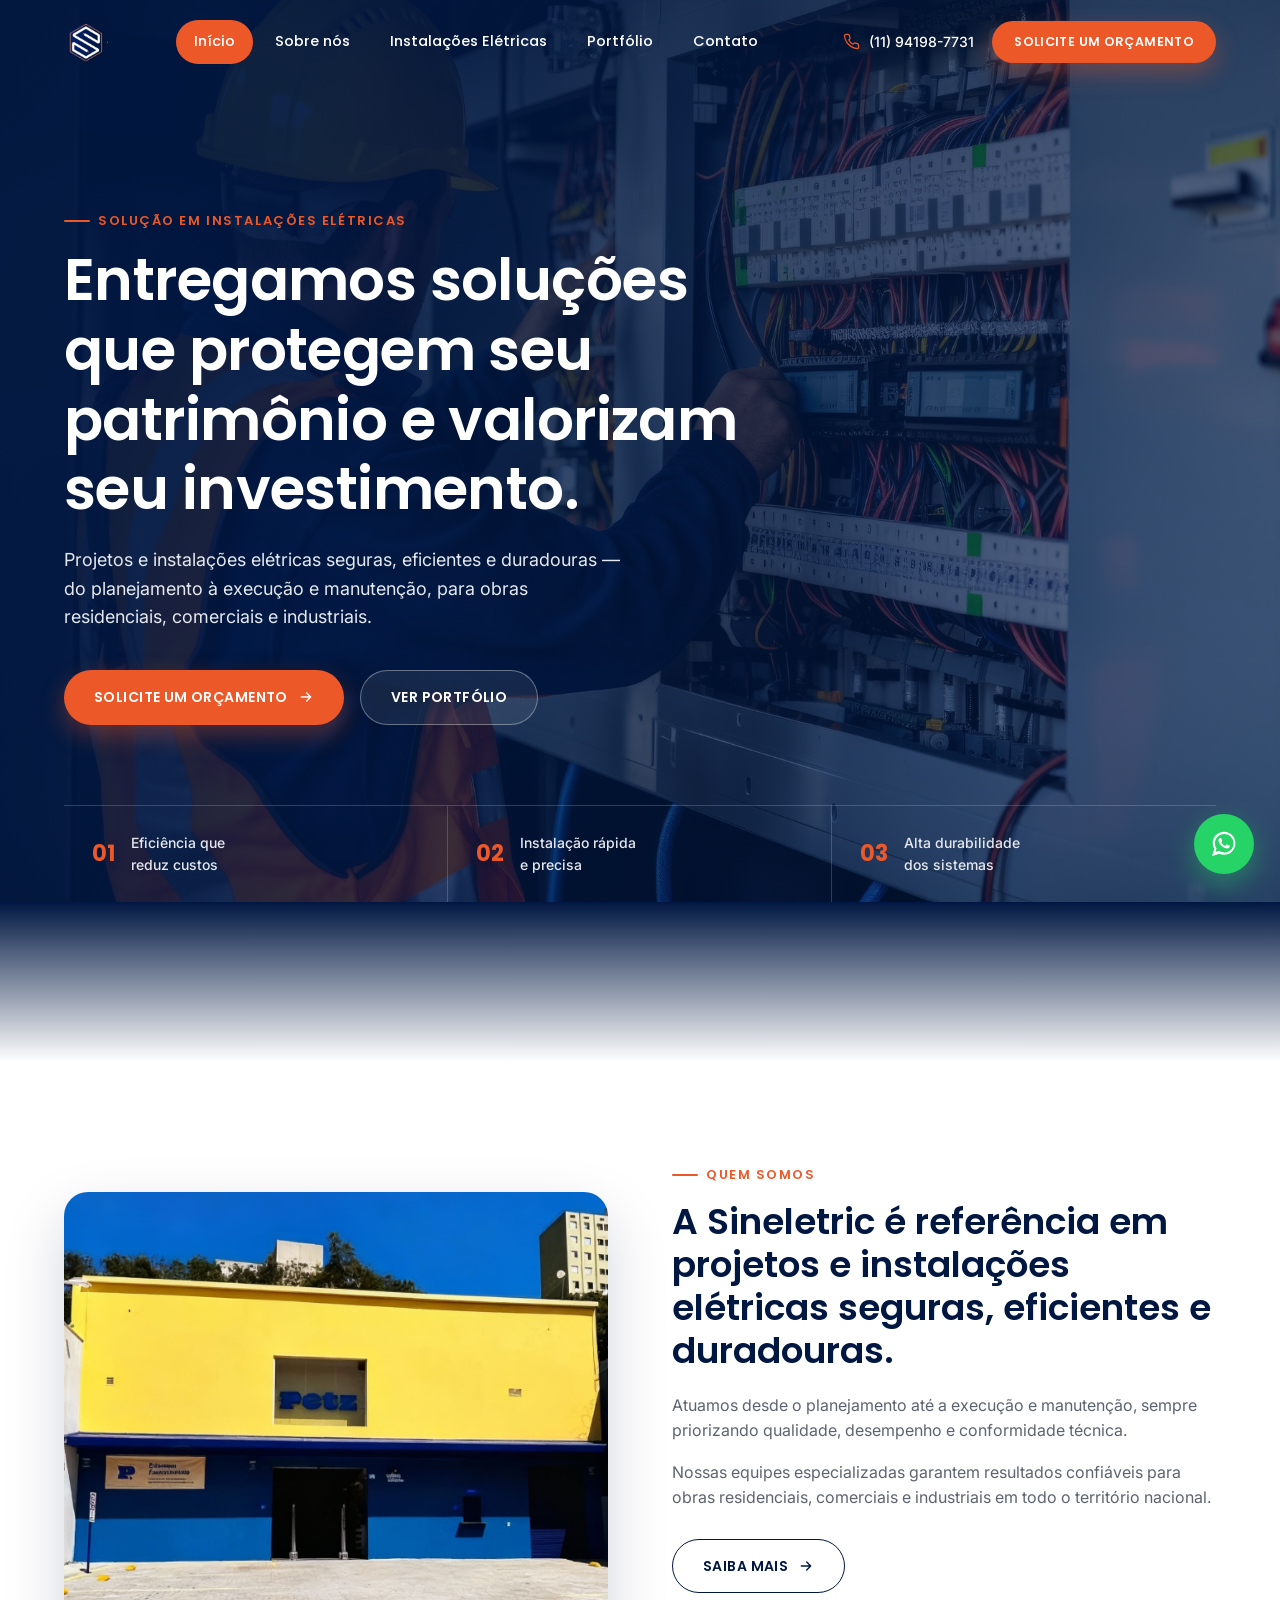
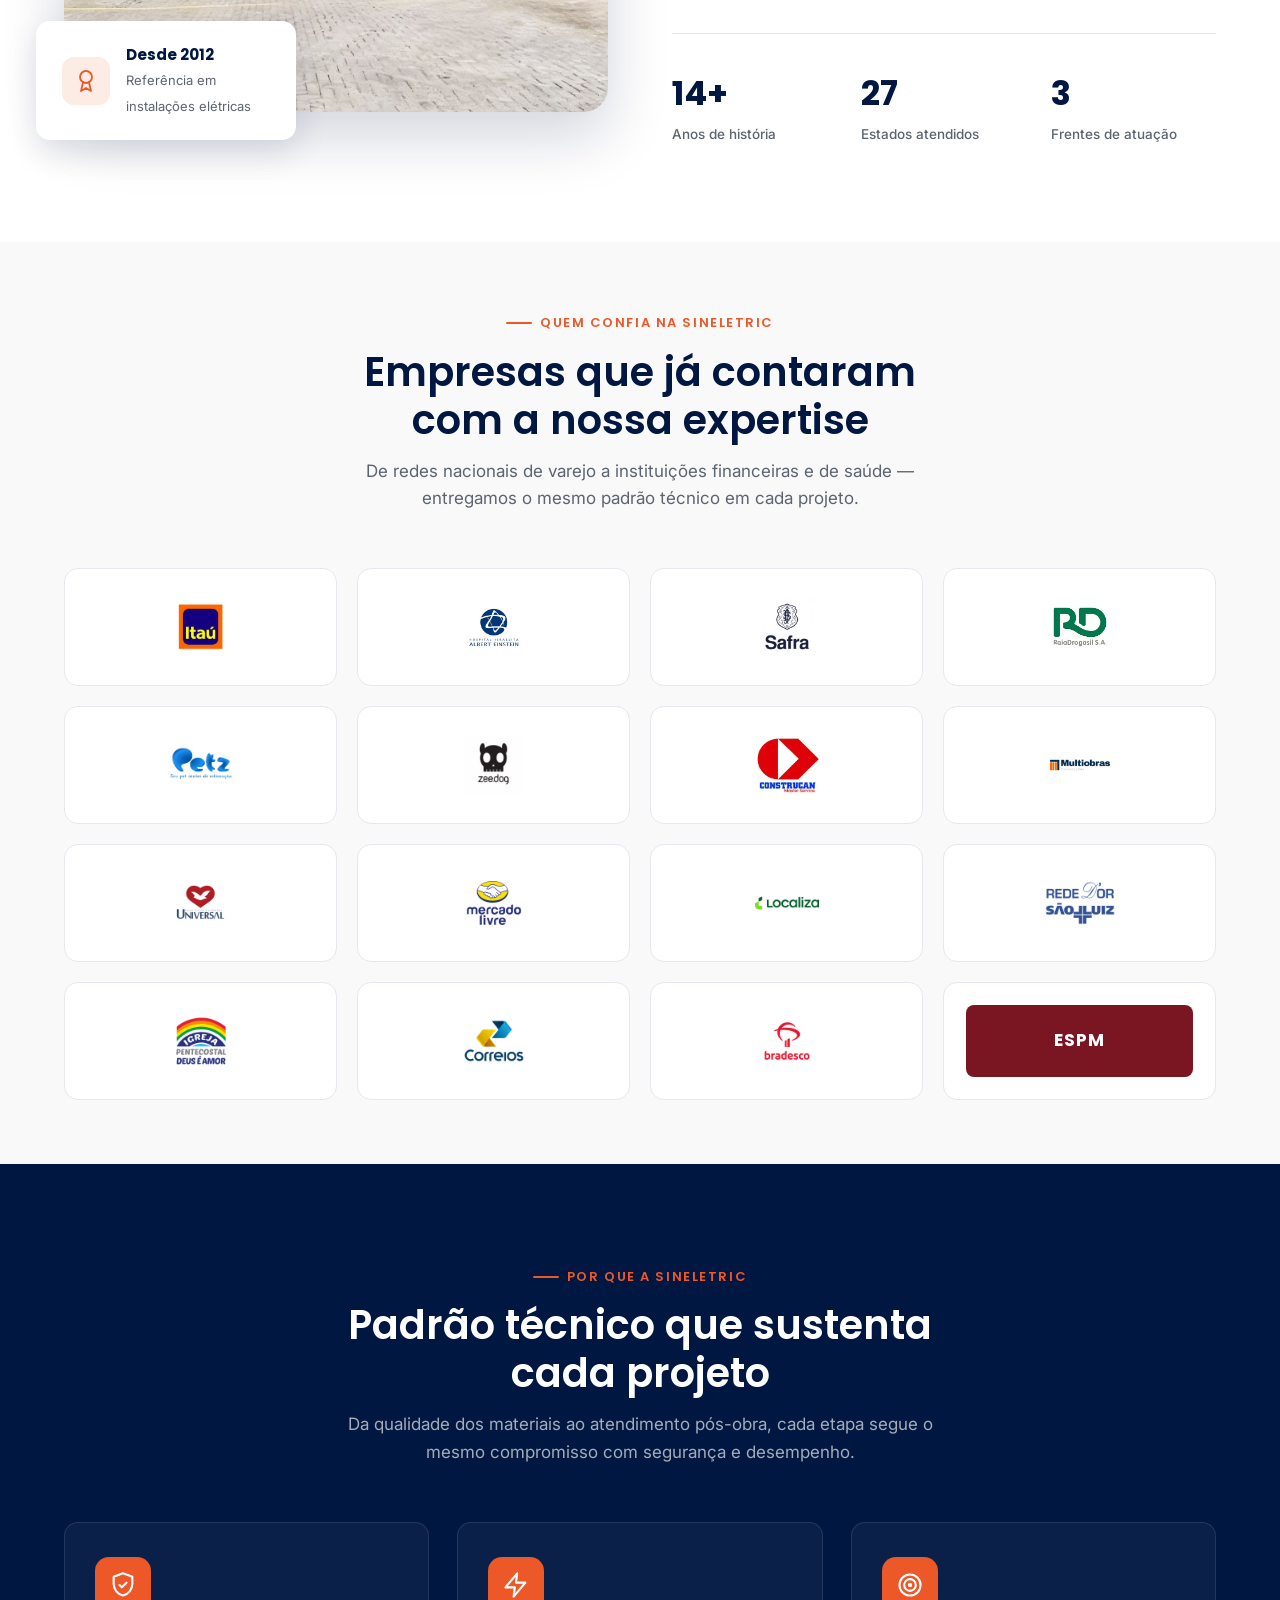
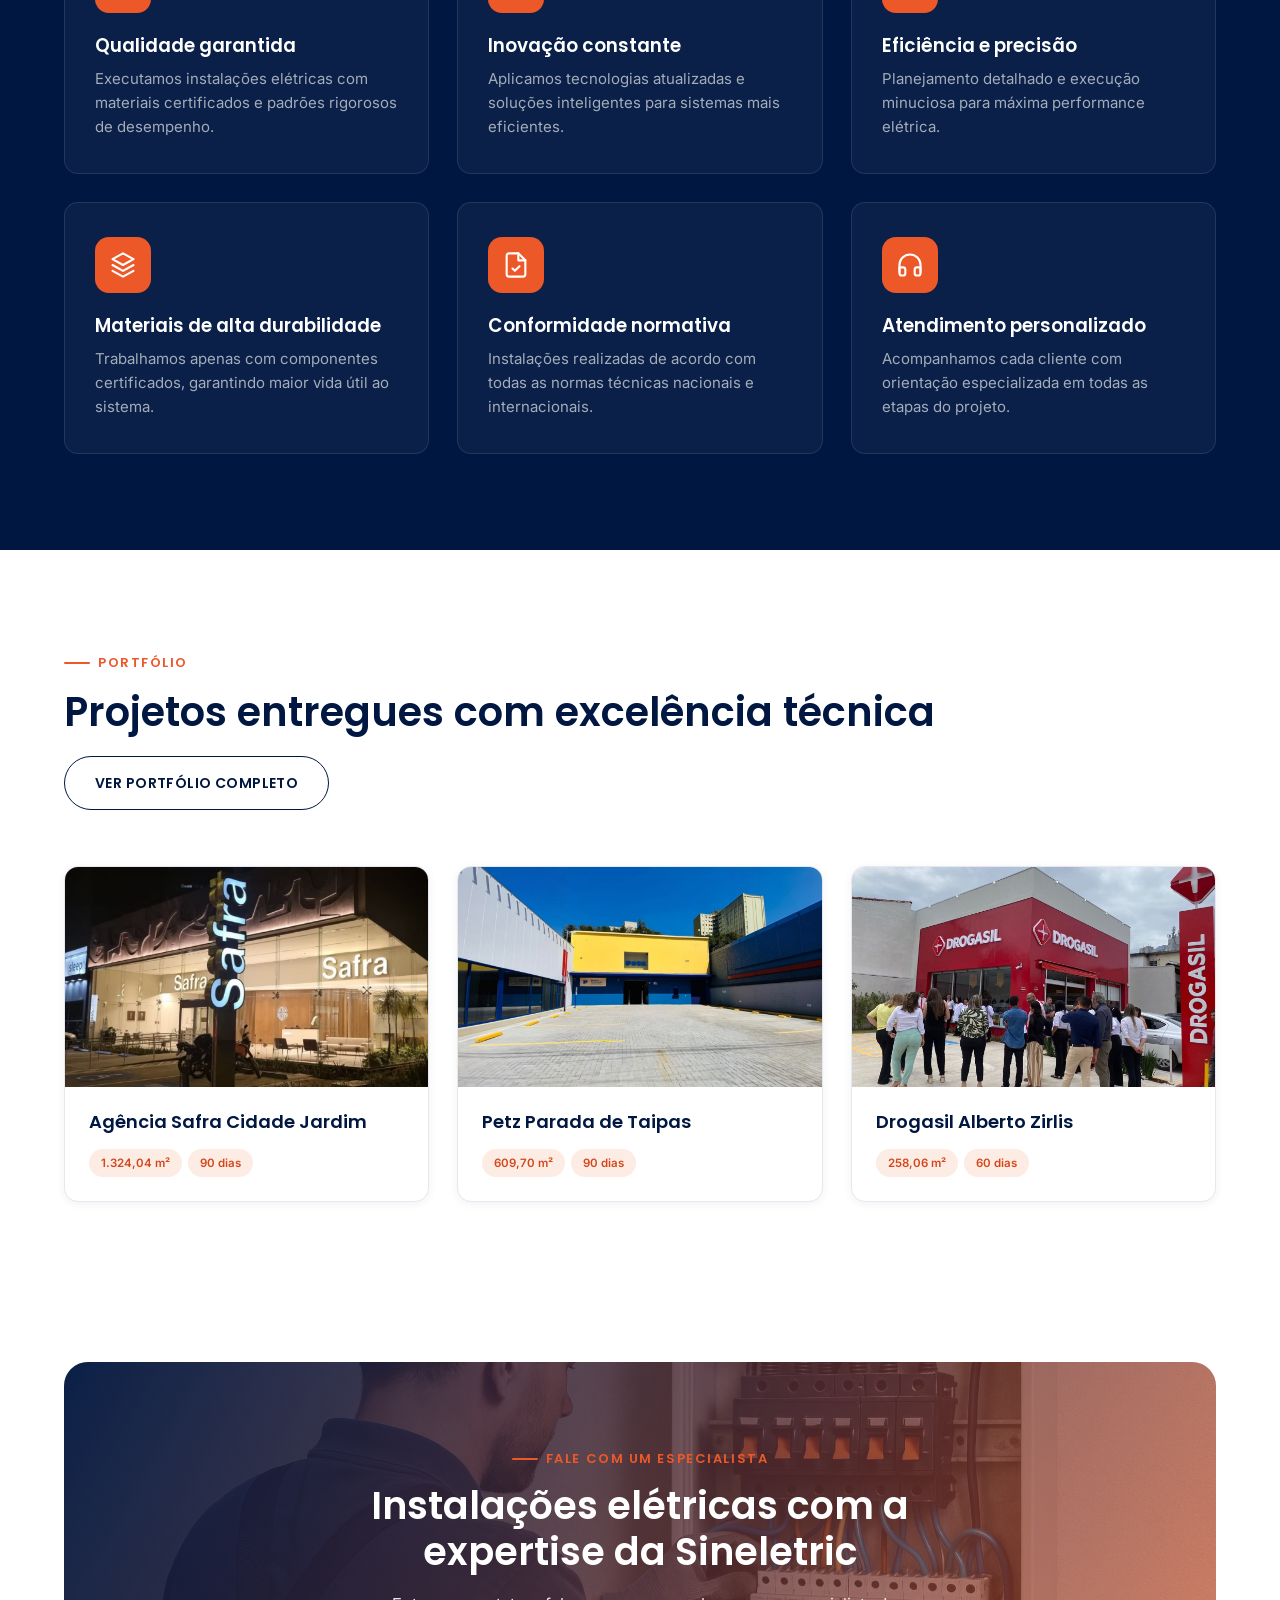
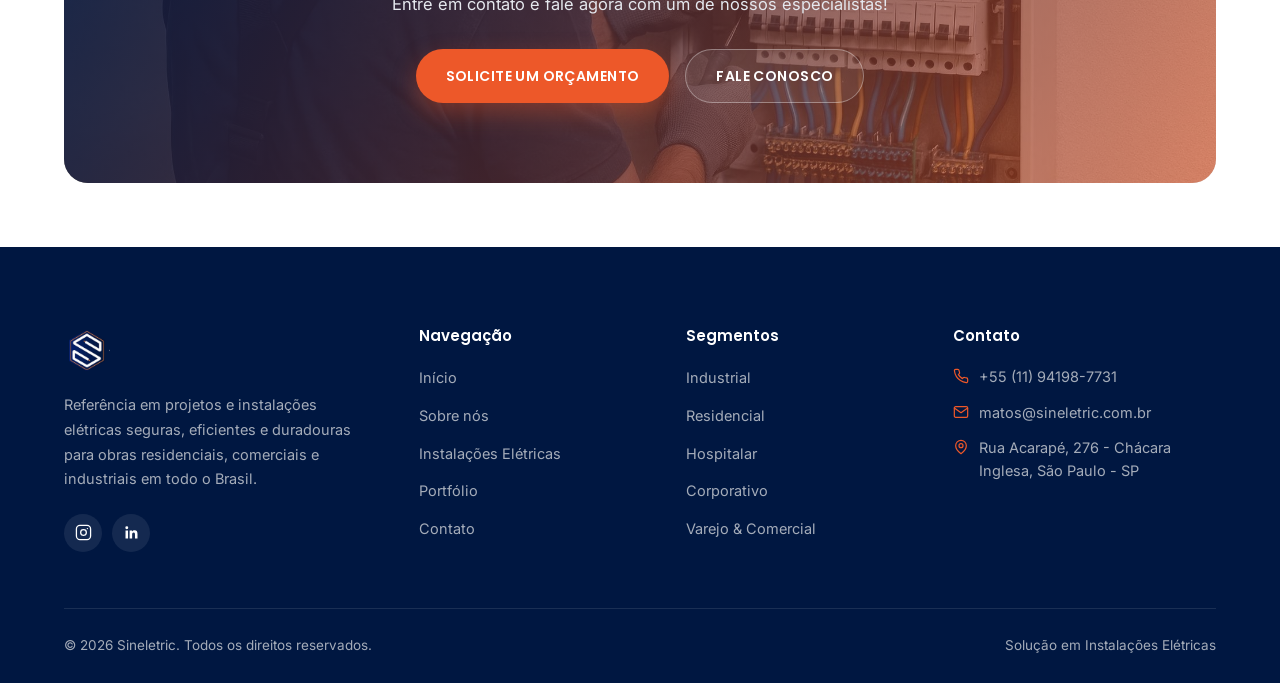
==== index.html @ 1ee27e25 "Site Sineletric: redesign estático (HTML/CSS/JS) Substitui o site WordPress por um site estático res" ====
<!DOCTYPE html>
<html lang="pt-BR">
<head>
<meta charset="UTF-8">
<meta name="viewport" content="width=device-width, initial-scale=1.0">
<title>Sineletric | Instalações Elétricas Residenciais, Comerciais e Industriais</title>
<meta name="description" content="A Sineletric é referência em projetos e instalações elétricas seguras, eficientes e duradouras. Do planejamento à manutenção, em todo o Brasil.">
<link rel="icon" type="image/png" href="assets/img/logo.png">
<link rel="preconnect" href="https://fonts.googleapis.com">
<link rel="preconnect" href="https://fonts.gstatic.com" crossorigin>
<link href="https://fonts.googleapis.com/css2?family=Inter:wght@400;500;600;700&family=Poppins:wght@500;600;700&display=swap" rel="stylesheet">
<link rel="stylesheet" href="css/style.css">
</head>
<body>

<header class="site-header">
  <div class="container">
    <a href="index.html" class="brand"><img src="assets/img/logo.png" alt="Sineletric"></a>
    <nav class="main-nav">
      <a href="index.html">Início</a>
      <a href="sobre.html">Sobre nós</a>
      <a href="servicos.html">Instalações Elétricas</a>
      <a href="portfolio.html">Portfólio</a>
      <a href="contato.html">Contato</a>
    </nav>
    <div class="header-actions">
      <a href="tel:+5511941987731" class="header-phone">
        <svg viewBox="0 0 24 24" fill="none" stroke="currentColor" stroke-width="1.8" stroke-linecap="round" stroke-linejoin="round"><path d="M22 16.92v3a2 2 0 0 1-2.18 2 19.79 19.79 0 0 1-8.63-3.07 19.5 19.5 0 0 1-6-6 19.79 19.79 0 0 1-3.07-8.67A2 2 0 0 1 4.11 2h3a2 2 0 0 1 2 1.72c.127.96.361 1.903.7 2.81a2 2 0 0 1-.45 2.11L8.09 9.91a16 16 0 0 0 6 6l1.27-1.27a2 2 0 0 1 2.11-.45c.907.339 1.85.573 2.81.7A2 2 0 0 1 22 16.92z"/></svg>
        (11) 94198-7731
      </a>
      <a href="https://api.whatsapp.com/send?phone=5511941987731&text=Ol%C3%A1,%20vim%20atrav%C3%A9s%20do%20site%20e%20quero%20saber%20mais%20sobre%20a%20Sineletric" target="_blank" rel="noopener" class="btn btn-primary btn-sm">Solicite um orçamento</a>
      <button class="nav-toggle" aria-label="Abrir menu"><span></span><span></span><span></span></button>
    </div>
  </div>
</header>

<nav class="mobile-nav">
  <a href="index.html">Início</a>
  <a href="sobre.html">Sobre nós</a>
  <a href="servicos.html">Instalações Elétricas</a>
  <a href="portfolio.html">Portfólio</a>
  <a href="contato.html">Contato</a>
  <a href="https://api.whatsapp.com/send?phone=5511941987731&text=Ol%C3%A1,%20vim%20atrav%C3%A9s%20do%20site%20e%20quero%20saber%20mais%20sobre%20a%20Sineletric" target="_blank" rel="noopener" class="btn btn-primary">Solicite um orçamento</a>
</nav>

<!-- HERO -->
<section class="hero">
  <div class="hero-slides">
    <div class="hero-slide is-active" style="background-image:url('assets/img/hero-1.jpg')"></div>
    <div class="hero-slide" style="background-image:url('assets/img/hero-4.jpg')"></div>
    <div class="hero-slide" style="background-image:url('assets/img/hero-5.jpg')"></div>
  </div>
  <div class="container" style="display:flex; flex-direction:column; min-height: calc(100vh - var(--header-h));">
    <div class="hero-content reveal in-view">
      <span class="eyebrow">Solução em Instalações Elétricas</span>
      <h1>Entregamos soluções que protegem seu patrimônio e valorizam seu investimento.</h1>
      <p>Projetos e instalações elétricas seguras, eficientes e duradouras — do planejamento à execução e manutenção, para obras residenciais, comerciais e industriais.</p>
      <div class="hero-cta">
        <a href="https://api.whatsapp.com/send?phone=5511941987731&text=Ol%C3%A1,%20vim%20atrav%C3%A9s%20do%20site%20e%20quero%20solicitar%20um%20or%C3%A7amento" target="_blank" rel="noopener" class="btn btn-primary">
          Solicite um orçamento
          <svg viewBox="0 0 24 24" fill="none" stroke="currentColor" stroke-width="2" stroke-linecap="round" stroke-linejoin="round"><path d="M5 12h14M13 6l6 6-6 6"/></svg>
        </a>
        <a href="portfolio.html" class="btn btn-ghost">Ver portfólio</a>
      </div>
    </div>
    <div class="hero-points reveal in-view">
      <div class="hero-point"><span class="num">01</span><span class="label">Eficiência que<br>reduz custos</span></div>
      <div class="hero-point"><span class="num">02</span><span class="label">Instalação rápida<br>e precisa</span></div>
      <div class="hero-point"><span class="num">03</span><span class="label">Alta durabilidade<br>dos sistemas</span></div>
    </div>
  </div>
</section>

<div class="hero-fade" aria-hidden="true"></div>

<!-- ABOUT / INTRO -->
<section class="section">
  <div class="container">
    <div class="split">
      <div class="split-media reveal">
        <img src="assets/img/about-1.jpg" alt="Equipe Sineletric em projeto elétrico">
        <div class="badge-card">
          <div class="icon">
            <svg viewBox="0 0 24 24" fill="none" stroke="currentColor" stroke-width="1.8" stroke-linecap="round" stroke-linejoin="round"><circle cx="12" cy="8" r="6"/><path d="M9 13.5 7 22l5-3 5 3-2-8.5"/></svg>
          </div>
          <div>
            <strong>Desde 2012</strong>
            <span>Referência em instalações elétricas</span>
          </div>
        </div>
      </div>
      <div class="split-body reveal reveal-delay-1">
        <span class="eyebrow">Quem somos</span>
        <h2>A Sineletric é referência em projetos e instalações elétricas seguras, eficientes e duradouras.</h2>
        <p>Atuamos desde o planejamento até a execução e manutenção, sempre priorizando qualidade, desempenho e conformidade técnica.</p>
        <p>Nossas equipes especializadas garantem resultados confiáveis para obras residenciais, comerciais e industriais em todo o território nacional.</p>
        <a href="sobre.html" class="btn btn-outline-navy">
          Saiba mais
          <svg viewBox="0 0 24 24" fill="none" stroke="currentColor" stroke-width="2" stroke-linecap="round" stroke-linejoin="round"><path d="M5 12h14M13 6l6 6-6 6"/></svg>
        </a>
        <div class="stat-row">
          <div class="stat"><strong>14+</strong><span>Anos de história</span></div>
          <div class="stat"><strong>27</strong><span>Estados atendidos</span></div>
          <div class="stat"><strong>3</strong><span>Frentes de atuação</span></div>
        </div>
      </div>
    </div>
  </div>
</section>

<!-- PARTNERS / CLIENTS -->
<section class="section--tight section--gray">
  <div class="container">
    <div class="section-head center reveal">
      <span class="eyebrow" style="justify-content:center">Quem confia na Sineletric</span>
      <h2>Empresas que já contaram com a nossa expertise</h2>
      <p>De redes nacionais de varejo a instituições financeiras e de saúde — entregamos o mesmo padrão técnico em cada projeto.</p>
    </div>
    <div class="partners-grid">
      <div class="partner-logo reveal"><img src="assets/img/clients/itau.jpg" alt="Itaú" loading="lazy"></div>
      <div class="partner-logo reveal reveal-delay-1"><img src="assets/img/clients/einstein.jpg" alt="Hospital Israelita Albert Einstein" loading="lazy"></div>
      <div class="partner-logo reveal reveal-delay-2"><img src="assets/img/clients/safra.jpg" alt="Banco Safra" loading="lazy"></div>
      <div class="partner-logo reveal reveal-delay-3"><img src="assets/img/clients/raiadrogasil.jpg" alt="RaiaDrogasil S.A." loading="lazy"></div>
      <div class="partner-logo reveal"><img src="assets/img/clients/petz.jpg" alt="Petz" loading="lazy"></div>
      <div class="partner-logo reveal reveal-delay-1"><img src="assets/img/clients/zeedog.jpg" alt="Zeedog" loading="lazy"></div>
      <div class="partner-logo reveal reveal-delay-2"><img src="assets/img/clients/construcan.jpg" alt="Construcan Master Service" loading="lazy"></div>
      <div class="partner-logo reveal reveal-delay-3"><img src="assets/img/clients/multiobras.jpg" alt="Multiobras Construções" loading="lazy"></div>
      <div class="partner-logo reveal"><img src="assets/img/clients/universal.jpg" alt="Igreja Universal" loading="lazy"></div>
      <div class="partner-logo reveal reveal-delay-1"><img src="assets/img/clients/mercadolivre.jpg" alt="Mercado Livre" loading="lazy"></div>
      <div class="partner-logo reveal reveal-delay-2"><img src="assets/img/clients/localiza.jpg" alt="Localiza" loading="lazy"></div>
      <div class="partner-logo reveal reveal-delay-3"><img src="assets/img/clients/rededor.jpg" alt="Rede D'Or São Luiz" loading="lazy"></div>
      <div class="partner-logo reveal"><img src="assets/img/clients/igreja-pentecostal.jpg" alt="Igreja Pentecostal Deus é Amor" loading="lazy"></div>
      <div class="partner-logo reveal reveal-delay-1"><img src="assets/img/clients/correios.jpg" alt="Correios" loading="lazy"></div>
      <div class="partner-logo reveal reveal-delay-2"><img src="assets/img/clients/bradesco.jpg" alt="Bradesco" loading="lazy"></div>
      <div class="partner-logo reveal reveal-delay-3"><div class="partner-logo-text">ESPM</div></div>
    </div>
  </div>
</section>

<!-- WHY CHOOSE US -->
<section class="section section--navy">
  <div class="container">
    <div class="section-head center reveal">
      <span class="eyebrow" style="justify-content:center">Por que a Sineletric</span>
      <h2>Padrão técnico que sustenta cada projeto</h2>
      <p>Da qualidade dos materiais ao atendimento pós-obra, cada etapa segue o mesmo compromisso com segurança e desempenho.</p>
    </div>
    <div class="grid-3">
      <div class="value-card reveal">
        <div class="icon"><svg viewBox="0 0 24 24" fill="none" stroke="currentColor" stroke-width="1.8" stroke-linecap="round" stroke-linejoin="round"><path d="M12 2 4 5v6c0 5 3.4 8.9 8 10 4.6-1.1 8-5 8-10V5l-8-3Z"/><path d="m9 12 2 2 4-4"/></svg></div>
        <h3>Qualidade garantida</h3>
        <p>Executamos instalações elétricas com materiais certificados e padrões rigorosos de desempenho.</p>
      </div>
      <div class="value-card reveal reveal-delay-1">
        <div class="icon"><svg viewBox="0 0 24 24" fill="none" stroke="currentColor" stroke-width="1.8" stroke-linecap="round" stroke-linejoin="round"><path d="M13 2 3 14h8l-1 8 10-12h-8l1-8Z"/></svg></div>
        <h3>Inovação constante</h3>
        <p>Aplicamos tecnologias atualizadas e soluções inteligentes para sistemas mais eficientes.</p>
      </div>
      <div class="value-card reveal reveal-delay-2">
        <div class="icon"><svg viewBox="0 0 24 24" fill="none" stroke="currentColor" stroke-width="1.8" stroke-linecap="round" stroke-linejoin="round"><circle cx="12" cy="12" r="9"/><circle cx="12" cy="12" r="5"/><circle cx="12" cy="12" r="1" fill="currentColor"/></svg></div>
        <h3>Eficiência e precisão</h3>
        <p>Planejamento detalhado e execução minuciosa para máxima performance elétrica.</p>
      </div>
      <div class="value-card reveal">
        <div class="icon"><svg viewBox="0 0 24 24" fill="none" stroke="currentColor" stroke-width="1.8" stroke-linecap="round" stroke-linejoin="round"><path d="m12 2 9 5-9 5-9-5 9-5Z"/><path d="m3 12 9 5 9-5"/><path d="m3 17 9 5 9-5"/></svg></div>
        <h3>Materiais de alta durabilidade</h3>
        <p>Trabalhamos apenas com componentes certificados, garantindo maior vida útil ao sistema.</p>
      </div>
      <div class="value-card reveal reveal-delay-1">
        <div class="icon"><svg viewBox="0 0 24 24" fill="none" stroke="currentColor" stroke-width="1.8" stroke-linecap="round" stroke-linejoin="round"><path d="M14 2H6a2 2 0 0 0-2 2v16a2 2 0 0 0 2 2h12a2 2 0 0 0 2-2V8Z"/><path d="M14 2v6h6"/><path d="m9 15 2 2 4-4"/></svg></div>
        <h3>Conformidade normativa</h3>
        <p>Instalações realizadas de acordo com todas as normas técnicas nacionais e internacionais.</p>
      </div>
      <div class="value-card reveal reveal-delay-2">
        <div class="icon"><svg viewBox="0 0 24 24" fill="none" stroke="currentColor" stroke-width="1.8" stroke-linecap="round" stroke-linejoin="round"><path d="M3 18v-6a9 9 0 0 1 18 0v6"/><path d="M21 19a2 2 0 0 1-2 2h-1a2 2 0 0 1-2-2v-3a2 2 0 0 1 2-2h3zM3 19a2 2 0 0 0 2 2h1a2 2 0 0 0 2-2v-3a2 2 0 0 0-2-2H3z"/></svg></div>
        <h3>Atendimento personalizado</h3>
        <p>Acompanhamos cada cliente com orientação especializada em todas as etapas do projeto.</p>
      </div>
    </div>
  </div>
</section>

<!-- PORTFOLIO PREVIEW -->
<section class="section">
  <div class="container">
    <div class="section-head reveal" style="display:flex; align-items:flex-end; justify-content:space-between; flex-wrap:wrap; gap:20px; max-width:none;">
      <div>
        <span class="eyebrow">Portfólio</span>
        <h2>Projetos entregues com excelência técnica</h2>
      </div>
      <a href="portfolio.html" class="btn btn-outline-navy">Ver portfólio completo</a>
    </div>
    <div class="project-grid">
      <div class="project-card reveal">
        <div class="thumb"><img src="assets/img/portfolio-1.jpg" alt="Agência Safra Cidade Jardim"></div>
        <div class="body">
          <h3>Agência Safra Cidade Jardim</h3>
          <div class="project-tags"><span>1.324,04 m²</span><span>90 dias</span></div>
        </div>
      </div>
      <div class="project-card reveal reveal-delay-1">
        <div class="thumb"><img src="assets/img/portfolio-5.jpg" alt="Petz Parada de Taipas"></div>
        <div class="body">
          <h3>Petz Parada de Taipas</h3>
          <div class="project-tags"><span>609,70 m²</span><span>90 dias</span></div>
        </div>
      </div>
      <div class="project-card reveal reveal-delay-2">
        <div class="thumb"><img src="assets/img/portfolio-3.jpg" alt="Drogasil Alberto Zirlis"></div>
        <div class="body">
          <h3>Drogasil Alberto Zirlis</h3>
          <div class="project-tags"><span>258,06 m²</span><span>60 dias</span></div>
        </div>
      </div>
    </div>
  </div>
</section>

<!-- CTA BANNER -->
<section class="section--tight">
  <div class="container">
    <div class="cta-banner reveal" style="background-image:url('assets/img/hero-4.jpg')">
      <span class="eyebrow" style="justify-content:center">Fale com um especialista</span>
      <h2>Instalações elétricas com a expertise da Sineletric</h2>
      <p>Entre em contato e fale agora com um de nossos especialistas!</p>
      <div class="cta-actions">
        <a href="https://api.whatsapp.com/send?phone=5511941987731&text=Ol%C3%A1,%20vim%20atrav%C3%A9s%20do%20site%20e%20quero%20solicitar%20um%20or%C3%A7amento" target="_blank" rel="noopener" class="btn btn-primary">Solicite um orçamento</a>
        <a href="contato.html" class="btn btn-ghost">Fale conosco</a>
      </div>
    </div>
  </div>
</section>

<!-- FOOTER -->
<footer class="site-footer">
  <div class="container">
    <div class="footer-top">
      <div class="footer-brand">
        <img src="assets/img/logo.png" alt="Sineletric">
        <p>Referência em projetos e instalações elétricas seguras, eficientes e duradouras para obras residenciais, comerciais e industriais em todo o Brasil.</p>
        <div class="footer-social">
          <a href="https://www.instagram.com/sineletric?igsh=MmFwdzZibHgzZGh5" target="_blank" rel="noopener" aria-label="Instagram">
            <svg viewBox="0 0 24 24" fill="none" stroke="currentColor" stroke-width="1.8"><rect x="2" y="2" width="20" height="20" rx="5"/><circle cx="12" cy="12" r="4"/><circle cx="17.5" cy="6.5" r="1" fill="currentColor" stroke="none"/></svg>
          </a>
          <a href="https://www.linkedin.com/company/101476475" target="_blank" rel="noopener" aria-label="LinkedIn">
            <svg viewBox="0 0 24 24" fill="currentColor"><path d="M20.45 20.45h-3.55v-5.57c0-1.33-.02-3.03-1.85-3.03-1.85 0-2.14 1.45-2.14 2.94v5.66H9.36V9h3.41v1.56h.05c.47-.9 1.63-1.85 3.36-1.85 3.6 0 4.27 2.37 4.27 5.45v6.29zM5.34 7.43a2.06 2.06 0 1 1 0-4.12 2.06 2.06 0 0 1 0 4.12zM7.12 20.45H3.56V9h3.56v11.45z"/></svg>
          </a>
        </div>
      </div>
      <div class="footer-col">
        <h4>Navegação</h4>
        <ul>
          <li><a href="index.html">Início</a></li>
          <li><a href="sobre.html">Sobre nós</a></li>
          <li><a href="servicos.html">Instalações Elétricas</a></li>
          <li><a href="portfolio.html">Portfólio</a></li>
          <li><a href="contato.html">Contato</a></li>
        </ul>
      </div>
      <div class="footer-col">
        <h4>Segmentos</h4>
        <ul>
          <li><a href="servicos.html">Industrial</a></li>
          <li><a href="servicos.html">Residencial</a></li>
          <li><a href="servicos.html">Hospitalar</a></li>
          <li><a href="servicos.html">Corporativo</a></li>
          <li><a href="servicos.html">Varejo &amp; Comercial</a></li>
        </ul>
      </div>
      <div class="footer-col">
        <h4>Contato</h4>
        <ul>
          <li class="contact-line">
            <svg viewBox="0 0 24 24" fill="none" stroke="currentColor" stroke-width="1.8" stroke-linecap="round" stroke-linejoin="round"><path d="M22 16.92v3a2 2 0 0 1-2.18 2 19.79 19.79 0 0 1-8.63-3.07 19.5 19.5 0 0 1-6-6 19.79 19.79 0 0 1-3.07-8.67A2 2 0 0 1 4.11 2h3a2 2 0 0 1 2 1.72c.127.96.361 1.903.7 2.81a2 2 0 0 1-.45 2.11L8.09 9.91a16 16 0 0 0 6 6l1.27-1.27a2 2 0 0 1 2.11-.45c.907.339 1.85.573 2.81.7A2 2 0 0 1 22 16.92z"/></svg>
            <a href="tel:+5511941987731">+55 (11) 94198-7731</a>
          </li>
          <li class="contact-line">
            <svg viewBox="0 0 24 24" fill="none" stroke="currentColor" stroke-width="1.8" stroke-linecap="round" stroke-linejoin="round"><rect x="2" y="4" width="20" height="16" rx="2"/><path d="m22 6-10 7L2 6"/></svg>
            <a href="mailto:matos@sineletric.com.br">matos@sineletric.com.br</a>
          </li>
          <li class="contact-line">
            <svg viewBox="0 0 24 24" fill="none" stroke="currentColor" stroke-width="1.8" stroke-linecap="round" stroke-linejoin="round"><path d="M20 10c0 6-8 12-8 12s-8-6-8-12a8 8 0 0 1 16 0Z"/><circle cx="12" cy="10" r="3"/></svg>
            <span>Rua Acarapé, 276 - Chácara Inglesa, São Paulo - SP</span>
          </li>
        </ul>
      </div>
    </div>
    <div class="footer-bottom">
      <span>&copy; <span id="current-year"></span> Sineletric. Todos os direitos reservados.</span>
      <span>Solução em Instalações Elétricas</span>
    </div>
  </div>
</footer>

<a href="https://api.whatsapp.com/send?phone=5511941987731&text=Ol%C3%A1,%20vim%20atrav%C3%A9s%20do%20site%20e%20quero%20saber%20mais%20sobre%20a%20Sineletric" target="_blank" rel="noopener" class="whatsapp-float" aria-label="Fale no WhatsApp">
  <svg viewBox="0 0 32 32" fill="currentColor"><path d="M16.04 3C9.37 3 3.96 8.4 3.96 15.06c0 2.23.6 4.36 1.74 6.24L3 29l7.9-2.6a12.02 12.02 0 0 0 5.14 1.15h.01c6.67 0 12.08-5.4 12.08-12.06C28.12 8.4 22.71 3 16.04 3zm0 21.9h-.01a10 10 0 0 1-5.1-1.4l-.36-.22-3.7 1.22 1.24-3.6-.24-.37a9.87 9.87 0 0 1-1.53-5.3c0-5.48 4.46-9.94 9.95-9.94 2.66 0 5.15 1.04 7.03 2.92a9.87 9.87 0 0 1 2.91 7.03c0 5.48-4.46 9.94-9.94 9.94zm5.46-7.45c-.3-.15-1.77-.87-2.04-.97-.27-.1-.47-.15-.67.15-.2.3-.77.97-.94 1.17-.17.2-.35.22-.65.07-.3-.15-1.24-.46-2.37-1.47-.87-.78-1.46-1.74-1.63-2.04-.17-.3-.02-.46.13-.6.13-.13.3-.35.45-.52.15-.17.2-.3.3-.5.1-.2.05-.37-.02-.52-.07-.15-.67-1.62-.92-2.22-.24-.58-.49-.5-.67-.51h-.57c-.2 0-.52.07-.79.37-.27.3-1.04 1.02-1.04 2.48s1.07 2.87 1.22 3.07c.15.2 2.1 3.2 5.08 4.49.71.3 1.26.49 1.69.62.71.23 1.36.2 1.87.12.57-.08 1.77-.72 2.02-1.42.25-.7.25-1.3.17-1.42-.07-.13-.27-.2-.57-.35z"/></svg>
</a>
<button class="back-to-top" aria-label="Voltar ao topo">
  <svg viewBox="0 0 24 24" fill="none" stroke="currentColor" stroke-width="2" stroke-linecap="round" stroke-linejoin="round"><path d="M12 19V5M5 12l7-7 7 7"/></svg>
</button>

<script src="js/main.js"></script>
</body>
</html>
---- css/style.css ----
/* ===========================================================
   Sineletric — Design System
   =========================================================== */

:root {
  --navy-900: #001741;
  --navy-800: #0a2354;
  --navy-700: #133672;
  --navy-600: #1c4a92;
  --orange-600: #ed5829;
  --orange-700: #d4471c;
  --orange-100: #fdece4;
  --white: #ffffff;
  --gray-50: #f9f9f9;
  --gray-100: #f2f4f7;
  --gray-200: #e5e8ee;
  --gray-400: #a4acb9;
  --gray-500: #7a828f;
  --gray-600: #5c6470;
  --gray-800: #2b323f;
  --text: #1a2233;

  --font-head: 'Poppins', 'Segoe UI', sans-serif;
  --font-body: 'Inter', 'Segoe UI', sans-serif;

  --radius-sm: 8px;
  --radius-md: 14px;
  --radius-lg: 24px;

  --shadow-sm: 0 2px 10px rgba(0, 23, 65, 0.06);
  --shadow-md: 0 12px 32px rgba(0, 23, 65, 0.12);
  --shadow-lg: 0 24px 60px rgba(0, 23, 65, 0.18);

  --container: 1200px;
  --header-h: 84px;
}

/* ---------- Reset ---------- */
*, *::before, *::after { box-sizing: border-box; margin: 0; padding: 0; }
html { scroll-behavior: smooth; }
body {
  font-family: var(--font-body);
  color: var(--text);
  background: var(--white);
  line-height: 1.6;
  -webkit-font-smoothing: antialiased;
  overflow-x: hidden;
}
img { max-width: 100%; display: block; }
a { color: inherit; text-decoration: none; }
ul { list-style: none; }
button { font: inherit; cursor: pointer; border: none; background: none; }
h1, h2, h3, h4 {
  font-family: var(--font-head);
  color: var(--navy-900);
  line-height: 1.2;
  font-weight: 600;
}
.container {
  width: 100%;
  max-width: var(--container);
  margin: 0 auto;
  padding: 0 24px;
}

/* ---------- Utility ---------- */
.eyebrow {
  display: inline-flex;
  align-items: center;
  gap: 8px;
  font-family: var(--font-head);
  font-size: 13px;
  font-weight: 600;
  letter-spacing: 0.12em;
  text-transform: uppercase;
  color: var(--orange-600);
  margin-bottom: 14px;
}
.eyebrow::before {
  content: '';
  width: 26px;
  height: 2px;
  background: var(--orange-600);
  border-radius: 2px;
}
.section { padding: 96px 0; }
.section--tight { padding: 64px 0; }
.section--navy { background: var(--navy-900); color: var(--gray-200); }
.section--navy h2, .section--navy h3 { color: var(--white); }
.section--gray { background: var(--gray-50); }
.section-head { max-width: 640px; margin-bottom: 56px; }
.section-head.center { margin-left: auto; margin-right: auto; text-align: center; }
.section-head h2 { font-size: clamp(28px, 3.4vw, 40px); }
.section-head p { color: var(--gray-600); font-size: 17px; margin-top: 14px; }
.section--navy .section-head p { color: var(--gray-400); }

.btn {
  display: inline-flex;
  align-items: center;
  gap: 10px;
  padding: 15px 30px;
  border-radius: 999px;
  font-family: var(--font-head);
  font-weight: 600;
  font-size: 14px;
  letter-spacing: 0.03em;
  text-transform: uppercase;
  transition: transform 0.25s ease, box-shadow 0.25s ease, background 0.25s ease, color 0.25s ease;
  white-space: nowrap;
}
.btn-primary { background: var(--orange-600); color: var(--white); box-shadow: 0 10px 24px rgba(237, 88, 41, 0.35); }
.btn-primary:hover { background: var(--orange-700); transform: translateY(-2px); box-shadow: 0 16px 32px rgba(237, 88, 41, 0.4); }
.btn-ghost { background: rgba(255,255,255,0.08); color: var(--white); border: 1px solid rgba(255,255,255,0.35); }
.btn-ghost:hover { background: rgba(255,255,255,0.18); transform: translateY(-2px); }
.btn-outline-navy { background: transparent; color: var(--navy-900); border: 1.5px solid var(--navy-900); }
.btn-outline-navy:hover { background: var(--navy-900); color: var(--white); transform: translateY(-2px); }
.btn-sm { padding: 11px 22px; font-size: 12.5px; }
.btn svg { width: 16px; height: 16px; flex-shrink: 0; }

.reveal { opacity: 0; transform: translateY(28px); transition: opacity 0.7s ease, transform 0.7s ease; }
.reveal.in-view { opacity: 1; transform: translateY(0); }
.reveal-delay-1.in-view { transition-delay: 0.1s; }
.reveal-delay-2.in-view { transition-delay: 0.2s; }
.reveal-delay-3.in-view { transition-delay: 0.3s; }
.reveal-delay-4.in-view { transition-delay: 0.4s; }
.reveal-delay-5.in-view { transition-delay: 0.5s; }

/* ---------- Header ---------- */
.site-header {
  position: fixed;
  top: 0; left: 0; right: 0;
  z-index: 1000;
  height: var(--header-h);
  display: flex;
  align-items: center;
  background: rgba(0, 23, 65, 0.0);
  transition: background 0.35s ease, box-shadow 0.35s ease, height 0.35s ease;
}
.site-header.is-scrolled,
.site-header.menu-open {
  background: rgba(0, 23, 65, 0.96);
  backdrop-filter: blur(10px);
  box-shadow: 0 8px 24px rgba(0,0,0,0.18);
}
.site-header.is-scrolled { height: 72px; }
.site-header .container { display: flex; align-items: center; justify-content: space-between; gap: 24px; }
.brand { display: flex; align-items: center; gap: 12px; flex-shrink: 0; }
.brand img { height: 44px; width: auto; transition: height 0.3s ease; }
.site-header.is-scrolled .brand img { height: 38px; }

.main-nav { display: flex; align-items: center; gap: 4px; }
.main-nav a {
  padding: 10px 18px;
  font-family: var(--font-head);
  font-size: 14.5px;
  font-weight: 500;
  color: var(--white);
  border-radius: 999px;
  transition: background 0.25s ease, color 0.25s ease;
}
.main-nav a:hover { background: rgba(255,255,255,0.1); }
.main-nav a.active { background: var(--orange-600); color: var(--white); }

.header-actions { display: flex; align-items: center; gap: 18px; }
.header-phone { display: flex; align-items: center; gap: 9px; color: var(--white); font-size: 14px; font-weight: 500; }
.header-phone svg { width: 17px; height: 17px; color: var(--orange-600); flex-shrink: 0; }

.nav-toggle {
  display: none;
  flex-direction: column;
  gap: 5px;
  width: 30px;
  height: 22px;
  z-index: 1100;
}
.nav-toggle span { display: block; height: 2px; width: 100%; background: var(--white); border-radius: 2px; transition: transform 0.3s ease, opacity 0.3s ease; }
.nav-toggle.is-open span:nth-child(1) { transform: translateY(9px) rotate(45deg); }
.nav-toggle.is-open span:nth-child(2) { opacity: 0; }
.nav-toggle.is-open span:nth-child(3) { transform: translateY(-9px) rotate(-45deg); }

/* ---------- Hero (home) ---------- */
.hero {
  position: relative;
  min-height: 100vh;
  display: flex;
  align-items: center;
  color: var(--white);
  overflow: hidden;
  padding-top: var(--header-h);
}
.hero-slides { position: absolute; inset: 0; z-index: 0; }
.hero-slide {
  position: absolute; inset: 0;
  background-size: cover; background-position: center;
  opacity: 0; transition: opacity 1.6s ease;
}
.hero-slide.is-active { opacity: 1; }
.hero::before {
  content: '';
  position: absolute; inset: 0;
  background: linear-gradient(115deg, rgba(0,23,65,0.94) 20%, rgba(0,23,65,0.75) 55%, rgba(0,23,65,0.55) 100%);
  z-index: 1;
}
.hero-content { position: relative; z-index: 2; max-width: 720px; padding: 120px 0 80px; }
.hero-content .eyebrow { color: var(--orange-600); }
.hero-content h1 {
  font-size: clamp(34px, 5vw, 58px);
  color: var(--white);
  font-weight: 600;
  letter-spacing: -0.01em;
}
.hero-content p { margin-top: 22px; font-size: 18px; color: var(--gray-200); max-width: 560px; }
.hero-cta { margin-top: 38px; display: flex; gap: 16px; flex-wrap: wrap; }

.hero-points {
  position: relative; z-index: 2;
  display: grid; grid-template-columns: repeat(3, 1fr);
  border-top: 1px solid rgba(255,255,255,0.18);
  margin-top: auto;
}
.hero-point {
  padding: 26px 28px;
  border-right: 1px solid rgba(255,255,255,0.18);
  display: flex; align-items: center; gap: 16px;
}
.hero-point:last-child { border-right: none; }
.hero-point .num { font-family: var(--font-head); font-size: 22px; font-weight: 700; color: var(--orange-600); }
.hero-point .label { font-size: 14px; color: var(--gray-200); font-weight: 500; }

/* Soft bridge from the hero's navy into the white section below it, instead of a hard cut. */
.hero-fade {
  height: 160px;
  background: linear-gradient(to bottom, var(--navy-900), var(--white));
}
@media (max-width: 860px) {
  .hero-fade { height: 90px; }
}

/* ---------- Page hero (inner pages) ---------- */
.page-hero {
  position: relative;
  min-height: 46vh;
  display: flex;
  align-items: flex-end;
  color: var(--white);
  background-size: cover;
  background-position: center;
  padding-top: var(--header-h);
}
.page-hero::before {
  content: '';
  position: absolute; inset: 0;
  background: linear-gradient(180deg, rgba(0,23,65,0.75) 0%, rgba(0,23,65,0.92) 100%);
}
.page-hero .container { position: relative; z-index: 1; padding-bottom: 56px; }
.breadcrumb { display: flex; align-items: center; gap: 8px; font-size: 13.5px; color: var(--gray-400); margin-bottom: 14px; }
.breadcrumb a:hover { color: var(--white); }
.page-hero h1 { color: var(--white); font-size: clamp(30px, 4vw, 46px); max-width: 700px; }
.page-hero p { margin-top: 14px; color: var(--gray-200); font-size: 17px; max-width: 560px; }

/* ---------- About / intro split ---------- */
.split {
  display: grid;
  grid-template-columns: 1fr 1fr;
  gap: 64px;
  align-items: center;
}
.split-media { position: relative; }
.split-media img { border-radius: var(--radius-lg); width: 100%; height: 520px; object-fit: cover; box-shadow: var(--shadow-lg); }
.split-media .badge-card {
  position: absolute; bottom: -28px; left: -28px;
  background: var(--white); border-radius: var(--radius-md);
  padding: 22px 26px; box-shadow: var(--shadow-md);
  display: flex; align-items: center; gap: 16px;
  max-width: 260px;
}
.split-media .badge-card .icon {
  width: 48px; height: 48px; border-radius: 12px;
  background: var(--orange-100); color: var(--orange-600);
  display: flex; align-items: center; justify-content: center; flex-shrink: 0;
}
.split-media .badge-card .icon svg { width: 24px; height: 24px; }
.split-media .badge-card strong { display: block; font-family: var(--font-head); font-size: 15px; color: var(--navy-900); }
.split-media .badge-card span { font-size: 13px; color: var(--gray-600); }

.split-body h2 { font-size: clamp(26px, 3.2vw, 36px); margin-bottom: 20px; }
.split-body p { color: var(--gray-600); font-size: 16px; margin-bottom: 16px; }
.split-body .btn { margin-top: 12px; }

.stat-row { display: grid; grid-template-columns: repeat(3, 1fr); gap: 24px; margin-top: 40px; padding-top: 32px; border-top: 1px solid var(--gray-200); }
.stat-row .stat strong { font-family: var(--font-head); font-size: 34px; color: var(--navy-900); display: block; }
.stat-row .stat span { font-size: 13.5px; color: var(--gray-600); font-weight: 500; }

/* ---------- Feature / value cards ---------- */
.grid-3 { display: grid; grid-template-columns: repeat(3, 1fr); gap: 28px; }
.grid-2 { display: grid; grid-template-columns: repeat(2, 1fr); gap: 28px; }

.value-card {
  background: var(--white);
  border: 1px solid var(--gray-200);
  border-radius: var(--radius-md);
  padding: 34px 30px;
  transition: transform 0.3s ease, box-shadow 0.3s ease, border-color 0.3s ease;
}
.value-card:hover { transform: translateY(-6px); box-shadow: var(--shadow-md); border-color: transparent; }
.value-card .icon {
  width: 56px; height: 56px; border-radius: 14px;
  background: var(--navy-900); color: var(--orange-600);
  display: flex; align-items: center; justify-content: center;
  margin-bottom: 22px;
}
.value-card .icon svg { width: 28px; height: 28px; }
.value-card h3 { font-size: 18.5px; margin-bottom: 10px; }
.value-card p { color: var(--gray-600); font-size: 15px; }

.section--navy .value-card { background: rgba(255,255,255,0.04); border-color: rgba(255,255,255,0.1); }
.section--navy .value-card p { color: var(--gray-400); }
.section--navy .value-card .icon { background: var(--orange-600); color: var(--white); }

/* ---------- Segments ---------- */
.segment-card {
  position: relative;
  border-radius: var(--radius-md);
  overflow: hidden;
  min-height: 280px;
  display: flex; align-items: flex-end;
  padding: 30px;
  color: var(--white);
  isolation: isolate;
  box-shadow: var(--shadow-sm);
}
.segment-card::before {
  content: ''; position: absolute; inset: 0; z-index: -1;
  background: linear-gradient(160deg, var(--navy-700), var(--navy-900));
  transition: transform 0.5s ease;
}
.segment-card:hover::before { transform: scale(1.06); }
.segment-card .num { position: absolute; top: 24px; right: 26px; font-family: var(--font-head); font-size: 13px; font-weight: 700; color: rgba(255,255,255,0.4); }
.segment-card h3 { color: var(--white); font-size: 20px; margin-bottom: 8px; }
.segment-card p { font-size: 14px; color: var(--gray-300, #d7dbe3); }

/* ---------- Portfolio ---------- */
.project-grid { display: grid; grid-template-columns: repeat(3, 1fr); gap: 28px; }
.project-card {
  background: var(--white);
  border-radius: var(--radius-md);
  overflow: hidden;
  box-shadow: var(--shadow-sm);
  border: 1px solid var(--gray-200);
  transition: transform 0.3s ease, box-shadow 0.3s ease;
}
.project-card:hover { transform: translateY(-6px); box-shadow: var(--shadow-md); }
.project-card .thumb { height: 220px; overflow: hidden; }
.project-card .thumb img { width: 100%; height: 100%; object-fit: cover; transition: transform 0.5s ease; }
.project-card:hover .thumb img { transform: scale(1.08); }
.project-card .body { padding: 24px; }
.project-card h3 { font-size: 18px; margin-bottom: 14px; }
.project-meta { display: grid; grid-template-columns: 1fr 1fr; gap: 10px 16px; }
.project-meta div { font-size: 13px; }
.project-meta span { display: block; color: var(--gray-500); font-size: 11px; text-transform: uppercase; letter-spacing: 0.05em; margin-bottom: 3px; }
.project-meta strong { color: var(--navy-900); font-weight: 600; font-size: 13.5px; }
.project-tags { display: flex; flex-wrap: wrap; gap: 6px; margin-top: 16px; }
.project-tags span { background: var(--orange-100); color: var(--orange-700); font-size: 11.5px; font-weight: 600; padding: 5px 12px; border-radius: 999px; }

/* ---------- Timeline (Sobre) — alternating / zig-zag ---------- */
.timeline-alt { position: relative; max-width: 980px; margin: 0 auto; padding: 8px 0; }
.timeline-alt::before {
  content: ''; position: absolute; left: 50%; top: 0; bottom: 0; width: 2px;
  background: linear-gradient(var(--gray-200), var(--gray-200));
  transform: translateX(-50%);
}
.timeline-alt-item { position: relative; width: 50%; padding-bottom: 64px; }
.timeline-alt-item:last-child { padding-bottom: 0; }
.timeline-alt-item:nth-child(odd) { left: 0; padding-right: 44px; text-align: right; }
.timeline-alt-item:nth-child(even) { left: 50%; padding-left: 44px; text-align: left; }

.timeline-alt-item .node {
  position: absolute; top: 4px;
  width: 52px; height: 52px; border-radius: 50%;
  background: var(--navy-900); color: var(--orange-600);
  display: flex; align-items: center; justify-content: center;
  box-shadow: 0 0 0 6px var(--white), var(--shadow-sm);
  z-index: 2;
}
.timeline-alt-item .node svg { width: 22px; height: 22px; }
.timeline-alt-item:nth-child(odd) .node { right: -26px; }
.timeline-alt-item:nth-child(even) .node { left: -26px; }
.timeline-alt-item.is-current .node { background: var(--orange-600); color: var(--white); }

.timeline-alt-item .year-tag {
  display: inline-block; font-family: var(--font-head); font-weight: 700; font-size: 13px;
  letter-spacing: 0.04em; color: var(--orange-600);
  background: var(--orange-100); padding: 4px 12px; border-radius: 999px; margin-bottom: 10px;
}
.timeline-alt-item.is-current .year-tag { background: var(--navy-900); color: var(--white); }
.timeline-alt-item .card {
  background: var(--white); border: 1px solid var(--gray-200); border-radius: var(--radius-md);
  padding: 22px 26px; box-shadow: var(--shadow-sm); display: inline-block; text-align: left;
  transition: transform 0.3s ease, box-shadow 0.3s ease, border-color 0.3s ease;
}
.timeline-alt-item .card:hover { transform: translateY(-4px); box-shadow: var(--shadow-md); border-color: transparent; }
.timeline-alt-item h3 { font-size: 18px; margin-bottom: 8px; }
.timeline-alt-item p { color: var(--gray-600); font-size: 14.5px; }

@media (max-width: 720px) {
  .timeline-alt::before { left: 20px; }
  .timeline-alt-item,
  .timeline-alt-item:nth-child(odd),
  .timeline-alt-item:nth-child(even) {
    width: 100%; left: 0; padding-left: 56px; padding-right: 0; text-align: left;
  }
  .timeline-alt-item:nth-child(odd) .node,
  .timeline-alt-item:nth-child(even) .node { left: -6px; right: auto; width: 44px; height: 44px; }
  .timeline-alt-item:nth-child(odd) .node svg,
  .timeline-alt-item:nth-child(even) .node svg { width: 18px; height: 18px; }
  .timeline-alt-item .card { display: block; }
}

/* ---------- Partners / client logos ---------- */
.partners-grid { display: grid; grid-template-columns: repeat(4, 1fr); gap: 20px; }
.partner-logo {
  background: var(--white);
  border: 1px solid var(--gray-200);
  border-radius: var(--radius-md);
  height: 118px;
  display: flex; align-items: center; justify-content: center;
  padding: 22px;
  transition: transform 0.3s ease, box-shadow 0.3s ease, border-color 0.3s ease;
}
.partner-logo:hover { transform: translateY(-4px); box-shadow: var(--shadow-md); border-color: transparent; }
.partner-logo img { max-width: 100%; max-height: 60px; object-fit: contain; }
.partner-logo-text {
  width: 100%; height: 100%; border-radius: 8px;
  background: #7a1522; color: var(--white);
  display: flex; align-items: center; justify-content: center;
  font-family: var(--font-head); font-weight: 700; font-size: 17px; letter-spacing: 0.06em;
}

/* ---------- States grid ---------- */
.states-wrap { background: var(--navy-900); border-radius: var(--radius-lg); padding: 56px; }
.states-wrap .section-head h2, .states-wrap .section-head p { color: var(--white); }
.states-wrap .section-head p { color: var(--gray-400); }
.states-grid { display: grid; grid-template-columns: repeat(9, 1fr); gap: 10px; margin-top: 32px; }
.states-grid .state {
  aspect-ratio: 1;
  display: flex; align-items: center; justify-content: center;
  background: rgba(255,255,255,0.06);
  border: 1px solid rgba(255,255,255,0.12);
  border-radius: 10px;
  color: var(--gray-200);
  font-family: var(--font-head); font-weight: 600; font-size: 13px;
  transition: background 0.25s ease, color 0.25s ease, border-color 0.25s ease;
}
.states-grid .state:hover { background: var(--orange-600); color: var(--white); border-color: var(--orange-600); }

/* ---------- FAQ ---------- */
.faq-list { max-width: 820px; margin: 0 auto; }
.faq-item { border-bottom: 1px solid var(--gray-200); }
.faq-item:first-child { border-top: 1px solid var(--gray-200); }
.faq-q {
  width: 100%; display: flex; align-items: center; justify-content: space-between;
  padding: 24px 4px; text-align: left;
  font-family: var(--font-head); font-size: 16.5px; font-weight: 600; color: var(--navy-900);
}
.faq-q .plus {
  width: 30px; height: 30px; border-radius: 50%; background: var(--gray-100);
  display: flex; align-items: center; justify-content: center; flex-shrink: 0; margin-left: 20px;
  transition: transform 0.3s ease, background 0.3s ease;
}
.faq-q .plus svg { width: 14px; height: 14px; color: var(--navy-900); transition: transform 0.3s ease; }
.faq-item.is-open .faq-q .plus { background: var(--orange-600); }
.faq-item.is-open .faq-q .plus svg { transform: rotate(135deg); color: var(--white); }
.faq-a { max-height: 0; overflow: hidden; transition: max-height 0.35s ease; }
.faq-a p { padding: 0 44px 24px 4px; color: var(--gray-600); font-size: 15px; }

/* ---------- CTA banner ---------- */
.cta-banner {
  position: relative;
  border-radius: var(--radius-lg);
  overflow: hidden;
  padding: 80px 60px;
  text-align: center;
  color: var(--white);
  background-size: cover; background-position: center;
  isolation: isolate;
}
.cta-banner::before { content: ''; position: absolute; inset: 0; z-index: -1; background: linear-gradient(120deg, rgba(0,23,65,0.94), rgba(237,88,41,0.55)); }
.cta-banner h2 { color: var(--white); font-size: clamp(26px, 3.4vw, 38px); max-width: 640px; margin: 0 auto 16px; }
.cta-banner p { color: var(--gray-200); font-size: 16.5px; max-width: 520px; margin: 0 auto 32px; }
.cta-banner .cta-actions { display: flex; gap: 16px; justify-content: center; flex-wrap: wrap; }

/* ---------- Contact page ---------- */
.contact-grid { display: grid; grid-template-columns: 1fr 1.15fr; gap: 56px; align-items: start; }
.contact-cards { display: flex; flex-direction: column; gap: 18px; }
.contact-card {
  display: flex; gap: 18px; align-items: flex-start;
  background: var(--white); border: 1px solid var(--gray-200);
  border-radius: var(--radius-md); padding: 24px;
  transition: box-shadow 0.3s ease, transform 0.3s ease;
}
.contact-card:hover { box-shadow: var(--shadow-md); transform: translateY(-3px); }
.contact-card .icon {
  width: 48px; height: 48px; border-radius: 12px; flex-shrink: 0;
  background: var(--orange-100); color: var(--orange-600);
  display: flex; align-items: center; justify-content: center;
}
.contact-card .icon svg { width: 22px; height: 22px; }
.contact-card h3 { font-size: 15.5px; margin-bottom: 6px; }
.contact-card p, .contact-card a { color: var(--gray-600); font-size: 14.5px; }
.contact-card a:hover { color: var(--orange-600); }
.contact-card .social-links { display: flex; gap: 10px; margin-top: 4px; }
.contact-card .social-links a {
  width: 34px; height: 34px; border-radius: 50%; background: var(--gray-100);
  display: flex; align-items: center; justify-content: center; color: var(--navy-900);
  transition: background 0.25s ease, color 0.25s ease;
}
.contact-card .social-links a:hover { background: var(--orange-600); color: var(--white); }
.contact-card .social-links svg { width: 16px; height: 16px; }

.contact-form-wrap { background: var(--navy-900); border-radius: var(--radius-lg); padding: 48px; color: var(--white); }
.contact-form-wrap h2 { color: var(--white); font-size: 26px; margin-bottom: 8px; }
.contact-form-wrap > p { color: var(--gray-400); font-size: 15px; margin-bottom: 30px; }
.form-row { display: grid; grid-template-columns: 1fr 1fr; gap: 18px; margin-bottom: 18px; }
.form-field { display: flex; flex-direction: column; gap: 8px; }
.form-field.full { grid-column: 1 / -1; }
.form-field label { font-size: 13px; font-weight: 500; color: var(--gray-300, #cfd4dd); }
.form-field input, .form-field textarea, .form-field select {
  background: rgba(255,255,255,0.06);
  border: 1px solid rgba(255,255,255,0.18);
  border-radius: var(--radius-sm);
  padding: 13px 16px;
  color: var(--white);
  font-family: var(--font-body);
  font-size: 14.5px;
  transition: border-color 0.25s ease, background 0.25s ease;
}
.form-field select option { color: var(--text); }
.form-field input::placeholder, .form-field textarea::placeholder { color: var(--gray-500); }
.form-field input:focus, .form-field textarea:focus, .form-field select:focus { outline: none; border-color: var(--orange-600); background: rgba(255,255,255,0.1); }
.form-field textarea { resize: vertical; min-height: 120px; }
.contact-form-wrap .btn-primary { width: 100%; justify-content: center; margin-top: 6px; }
.form-note { font-size: 12.5px; color: var(--gray-500); margin-top: 14px; text-align: center; }

.map-embed { border-radius: var(--radius-lg); overflow: hidden; box-shadow: var(--shadow-sm); border: 1px solid var(--gray-200); }
.map-embed iframe { width: 100%; height: 340px; border: 0; display: block; }
.map-actions { display: flex; gap: 12px; margin-top: 16px; }

/* ---------- Footer ---------- */
.site-footer { background: var(--navy-900); color: var(--gray-400); padding-top: 80px; }
.footer-top { display: grid; grid-template-columns: 1.4fr 1fr 1fr 1.2fr; gap: 48px; padding-bottom: 56px; border-bottom: 1px solid rgba(255,255,255,0.1); }
.footer-brand img { height: 46px; margin-bottom: 20px; }
.footer-brand p { font-size: 14.5px; line-height: 1.7; max-width: 300px; }
.footer-social { display: flex; gap: 10px; margin-top: 22px; }
.footer-social a {
  width: 38px; height: 38px; border-radius: 50%; background: rgba(255,255,255,0.08);
  display: flex; align-items: center; justify-content: center; color: var(--white);
  transition: background 0.25s ease, transform 0.25s ease;
}
.footer-social a:hover { background: var(--orange-600); transform: translateY(-3px); }
.footer-social svg { width: 17px; height: 17px; }
.footer-col h4 { color: var(--white); font-size: 15px; margin-bottom: 20px; }
.footer-col ul { display: flex; flex-direction: column; gap: 12px; }
.footer-col a { font-size: 14.5px; transition: color 0.25s ease, padding-left 0.25s ease; }
.footer-col a:hover { color: var(--orange-600); padding-left: 4px; }
.footer-col .contact-line { display: flex; gap: 10px; align-items: flex-start; font-size: 14.5px; }
.footer-col .contact-line svg { width: 16px; height: 16px; flex-shrink: 0; margin-top: 3px; color: var(--orange-600); }
.footer-bottom { display: flex; justify-content: space-between; align-items: center; padding: 26px 0; font-size: 13.5px; flex-wrap: wrap; gap: 12px; }
.footer-bottom a:hover { color: var(--white); }

/* ---------- Floating buttons ---------- */
.whatsapp-float {
  position: fixed; bottom: 26px; right: 26px; z-index: 900;
  width: 60px; height: 60px; border-radius: 50%;
  background: #25d366; color: var(--white);
  display: flex; align-items: center; justify-content: center;
  box-shadow: 0 10px 28px rgba(37, 211, 102, 0.45);
  transition: transform 0.25s ease;
}
.whatsapp-float:hover { transform: scale(1.08); }
.whatsapp-float svg { width: 30px; height: 30px; }
.back-to-top {
  position: fixed; bottom: 26px; right: 96px; z-index: 900;
  width: 48px; height: 48px; border-radius: 50%;
  background: var(--navy-900); color: var(--white);
  display: flex; align-items: center; justify-content: center;
  box-shadow: var(--shadow-md);
  opacity: 0; visibility: hidden; transform: translateY(10px);
  transition: opacity 0.3s ease, transform 0.3s ease, visibility 0.3s ease;
}
.back-to-top.is-visible { opacity: 1; visibility: visible; transform: translateY(0); }
.back-to-top svg { width: 20px; height: 20px; }

/* ---------- Responsive ---------- */
@media (max-width: 1080px) {
  .split { grid-template-columns: 1fr; gap: 48px; }
  .split-media img { height: 400px; }
  .contact-grid { grid-template-columns: 1fr; }
  .footer-top { grid-template-columns: 1fr 1fr; row-gap: 40px; }
  .grid-3 { grid-template-columns: repeat(2, 1fr); }
  .states-grid { grid-template-columns: repeat(6, 1fr); }
  /* project-grid (9 cards) and partners-grid (16 logos) keep their desktop column
     count through this range on purpose: dropping to 2 or 3 columns here would leave
     a single orphaned item alone in the last row (9 and 16 aren't divisible by 2 or 3).
     3 and 4 columns divide both evenly and still have comfortable width down to 861px. */
}

/* Nav collapses to hamburger well before the desktop nav runs out of room
   (labels start wrapping around ~1000-1080px), avoiding a squeezed/broken header. */
@media (max-width: 1180px) {
  .main-nav, .header-phone { display: none; }
  .nav-toggle { display: flex; }
  .header-actions .btn-primary.btn-sm { display: none; }
}

/* Defined unconditionally: harmless on desktop since .nav-toggle (its only trigger)
   is hidden there, and it must sit BELOW the header's own z-index so the open/close
   button never gets covered by the panel it controls. */
.mobile-nav {
  position: fixed; inset: 0; z-index: 999;
  background: var(--navy-900);
  display: flex; flex-direction: column;
  padding: 110px 32px 40px;
  transform: translateX(100%);
  transition: transform 0.4s ease;
  overflow-y: auto;
}
.mobile-nav.is-open { transform: translateX(0); }
.mobile-nav a {
  font-family: var(--font-head); font-size: 22px; font-weight: 500; color: var(--white);
  padding: 16px 0; border-bottom: 1px solid rgba(255,255,255,0.1);
}
.mobile-nav a.active { color: var(--orange-600); }
.mobile-nav .btn { margin-top: 30px; align-self: flex-start; }

@media (max-width: 860px) {
  .hero-points { grid-template-columns: 1fr; }
  .hero-point { border-right: none; border-bottom: 1px solid rgba(255,255,255,0.18); }
  .hero-point:last-child { border-bottom: none; }

  .grid-3, .grid-2, .project-grid { grid-template-columns: 1fr; }
  .stat-row { grid-template-columns: 1fr; gap: 20px; text-align: left; }
  .form-row { grid-template-columns: 1fr; }
  .contact-form-wrap { padding: 32px 24px; }
  .cta-banner { padding: 56px 28px; }
  .states-grid { grid-template-columns: repeat(4, 1fr); }
  .partners-grid { grid-template-columns: repeat(2, 1fr); }
  .footer-top { grid-template-columns: 1fr; gap: 36px; }
  .section { padding: 64px 0; }
  .split-media .badge-card { position: static; margin-top: -60px; margin-left: 20px; max-width: none; width: calc(100% - 40px); }
}

@media (max-width: 480px) {
  .container { padding: 0 18px; }
  .states-grid { grid-template-columns: repeat(3, 1fr); }
  .hero-cta { flex-direction: column; align-items: flex-start; }
  .btn { width: 100%; justify-content: center; }
  .hero-cta .btn { width: auto; }
}
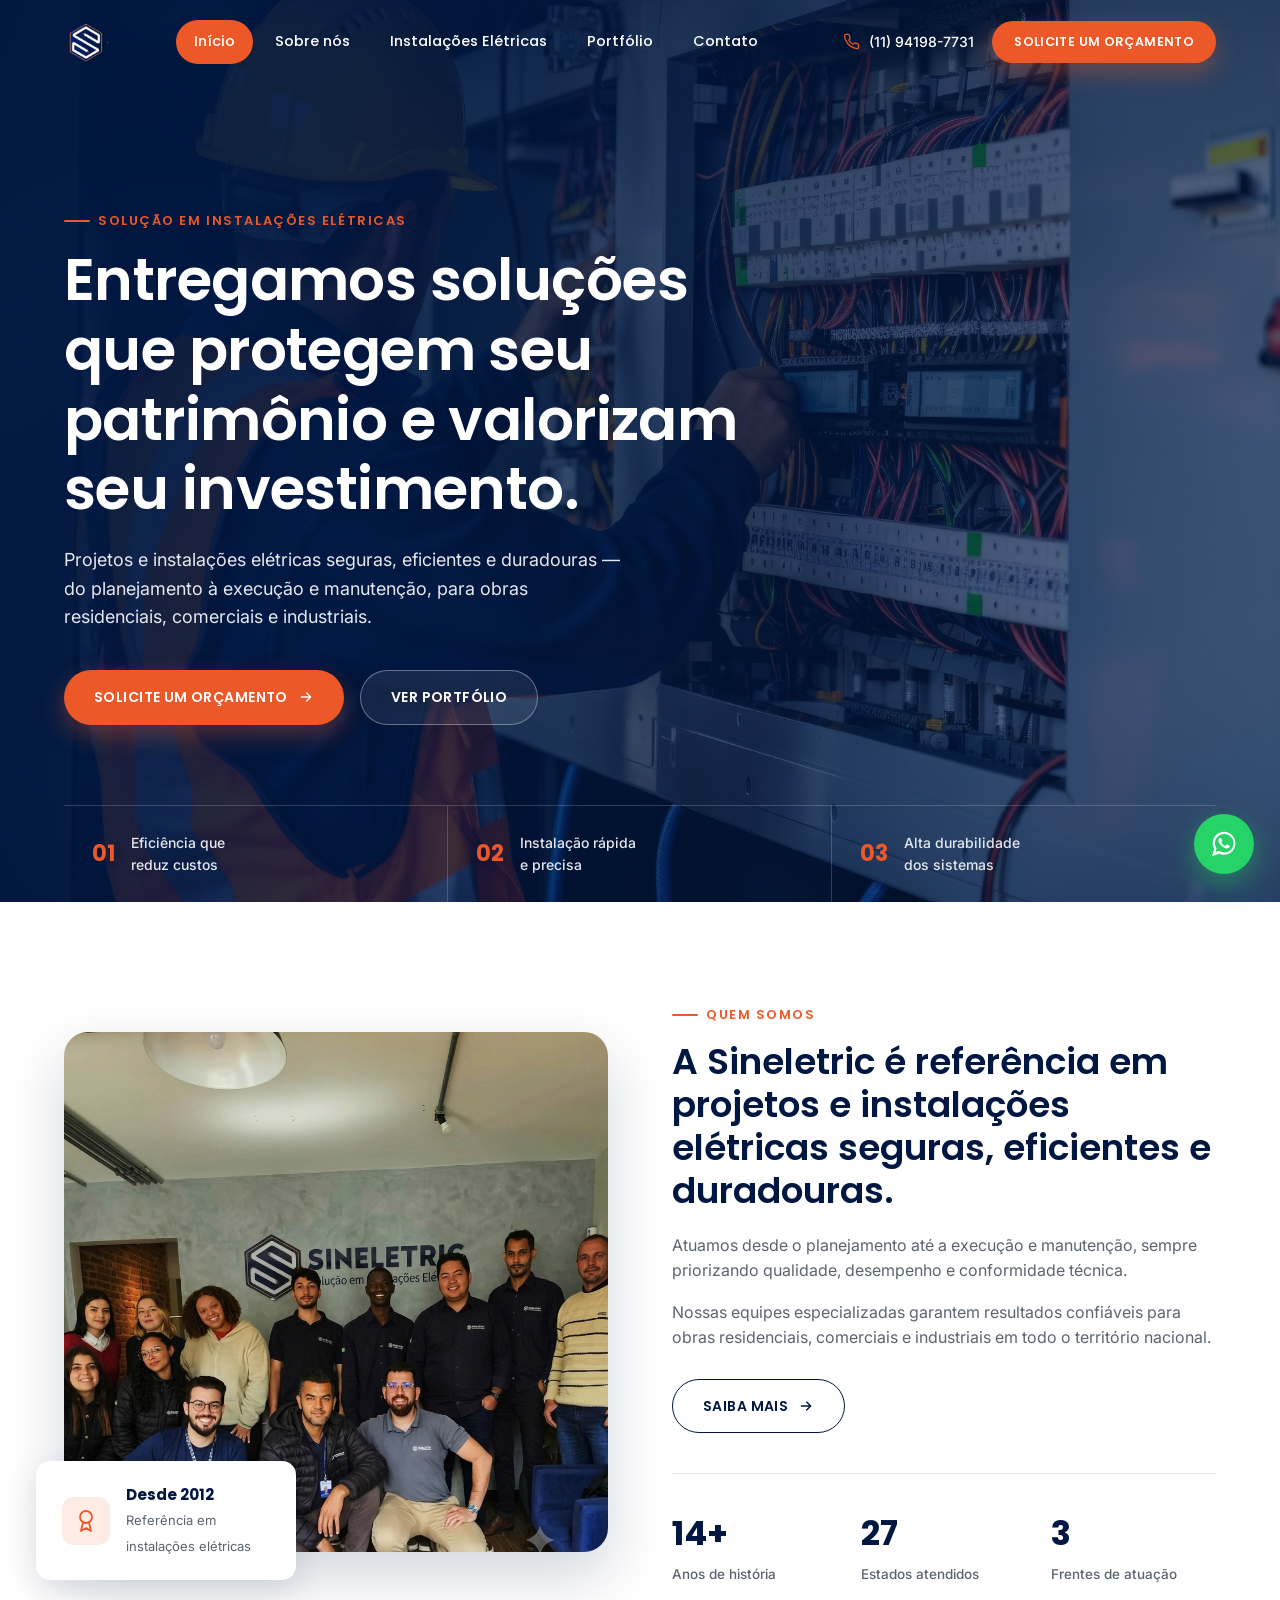
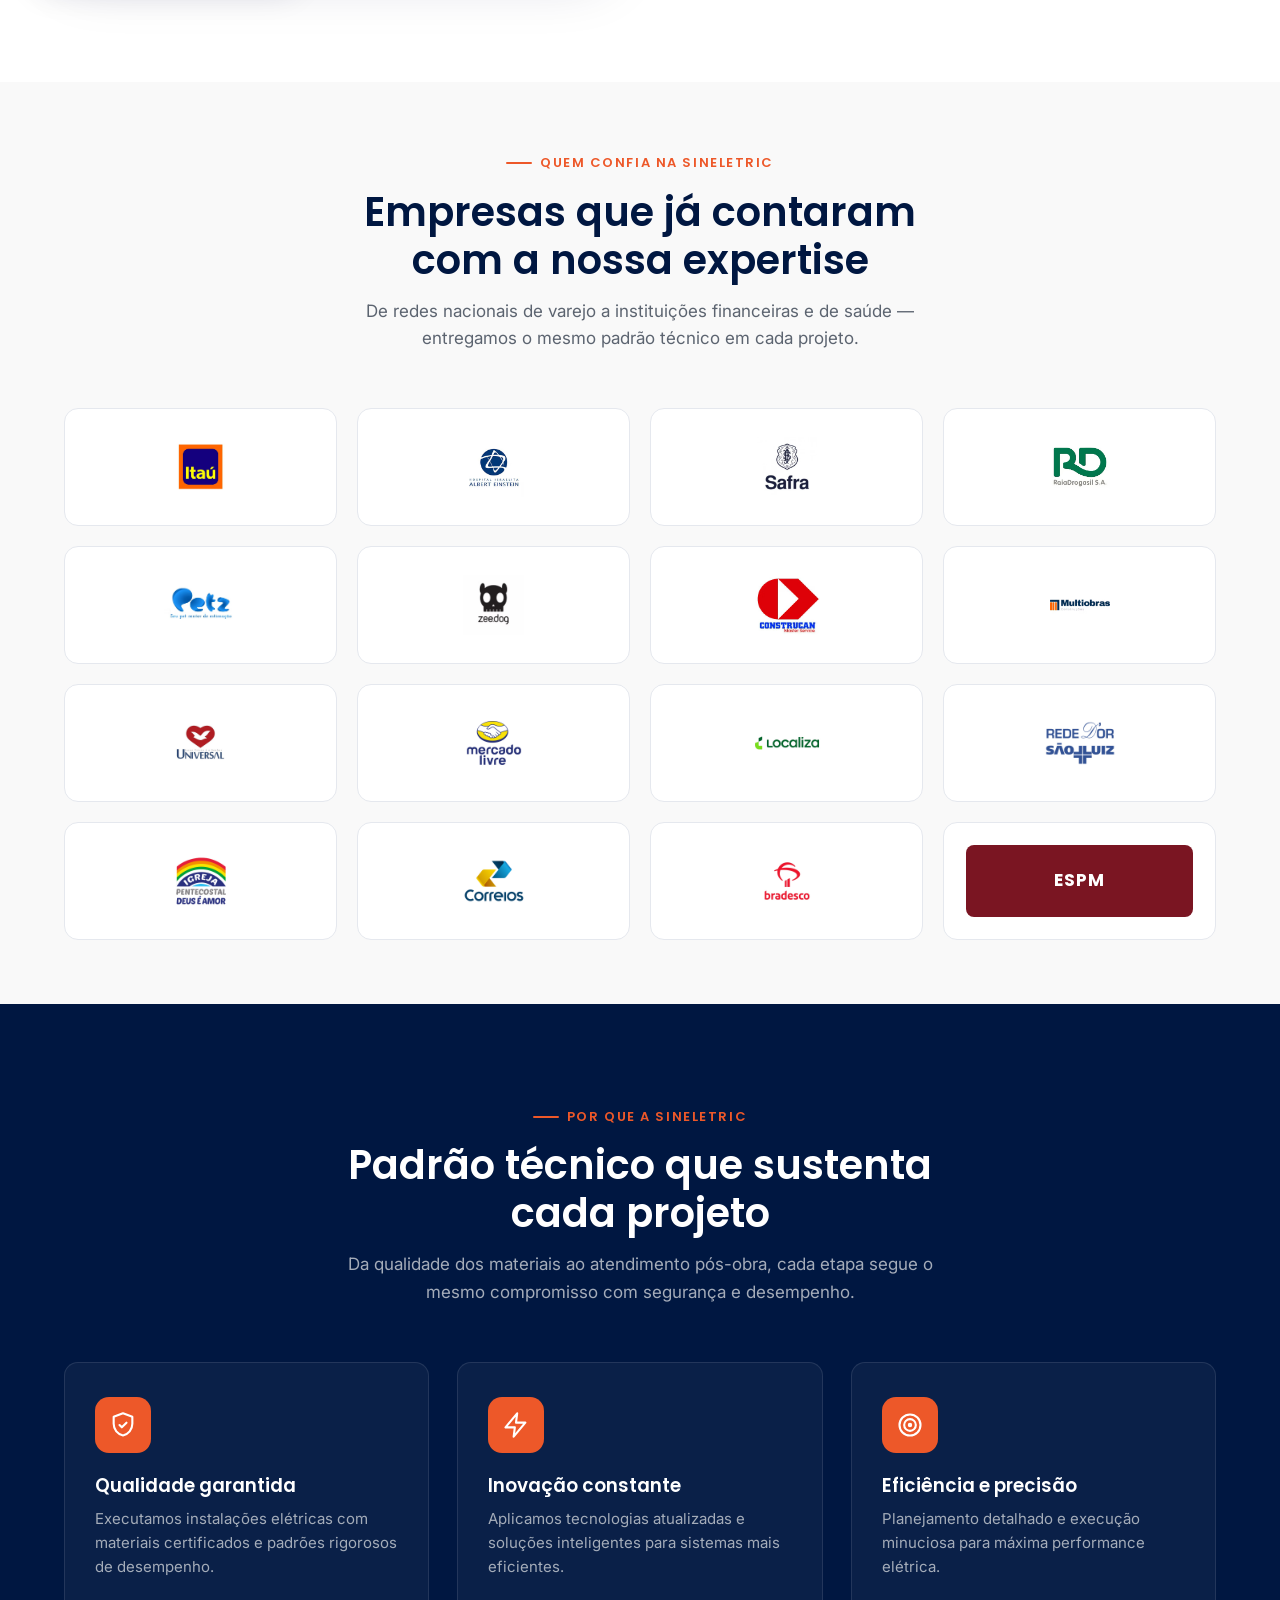
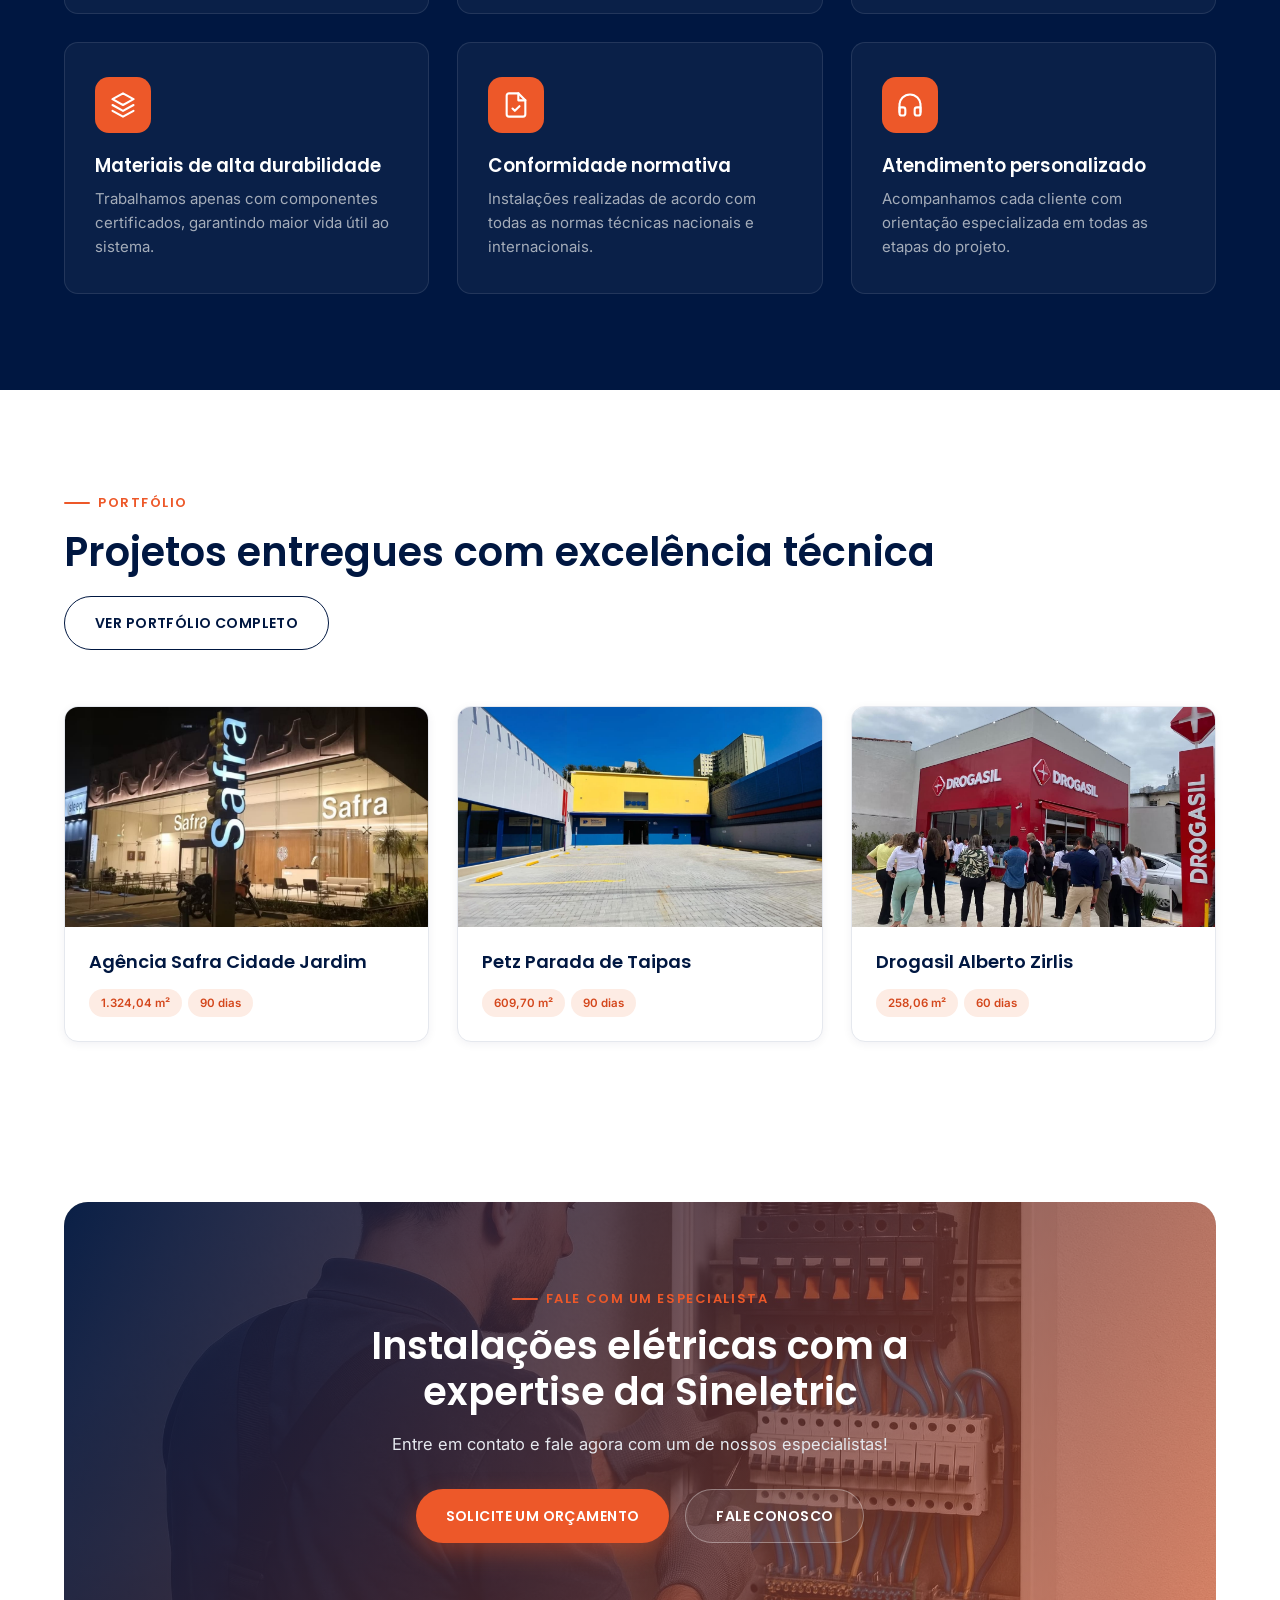
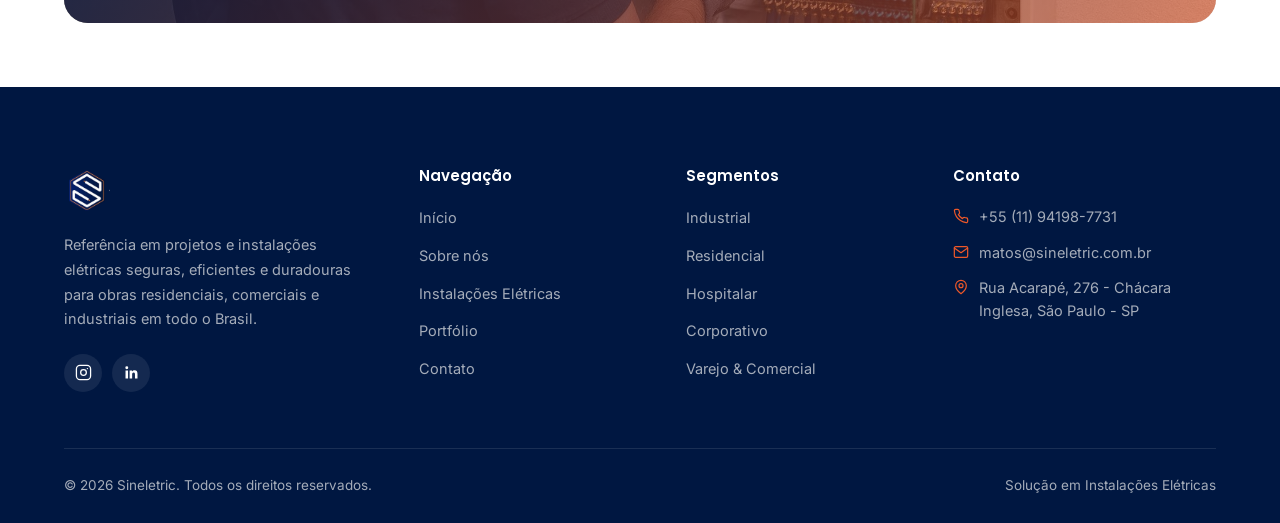
==== commit 107deb66: "Substitui pelo projeto correto do site Sineletric Atualiza o conteudo para a versao final: nova imag" ====
--- a/index.html
+++ b/index.html
@@ -71,14 +71,12 @@
   </div>
 </section>
 
-<div class="hero-fade" aria-hidden="true"></div>
-
 <!-- ABOUT / INTRO -->
 <section class="section">
   <div class="container">
     <div class="split">
       <div class="split-media reveal">
-        <img src="assets/img/about-1.jpg" alt="Equipe Sineletric em projeto elétrico">
+        <img src="assets/img/Gemini_Generated_Image_esldp0esldp0esld.png" alt="Equipe Sineletric em projeto elétrico">
         <div class="badge-card">
           <div class="icon">
             <svg viewBox="0 0 24 24" fill="none" stroke="currentColor" stroke-width="1.8" stroke-linecap="round" stroke-linejoin="round"><circle cx="12" cy="8" r="6"/><path d="M9 13.5 7 22l5-3 5 3-2-8.5"/></svg>
--- a/css/style.css
+++ b/css/style.css
@@ -227,15 +227,6 @@
 .hero-point .num { font-family: var(--font-head); font-size: 22px; font-weight: 700; color: var(--orange-600); }
 .hero-point .label { font-size: 14px; color: var(--gray-200); font-weight: 500; }
 
-/* Soft bridge from the hero's navy into the white section below it, instead of a hard cut. */
-.hero-fade {
-  height: 160px;
-  background: linear-gradient(to bottom, var(--navy-900), var(--white));
-}
-@media (max-width: 860px) {
-  .hero-fade { height: 90px; }
-}
-
 /* ---------- Page hero (inner pages) ---------- */
 .page-hero {
   position: relative;
